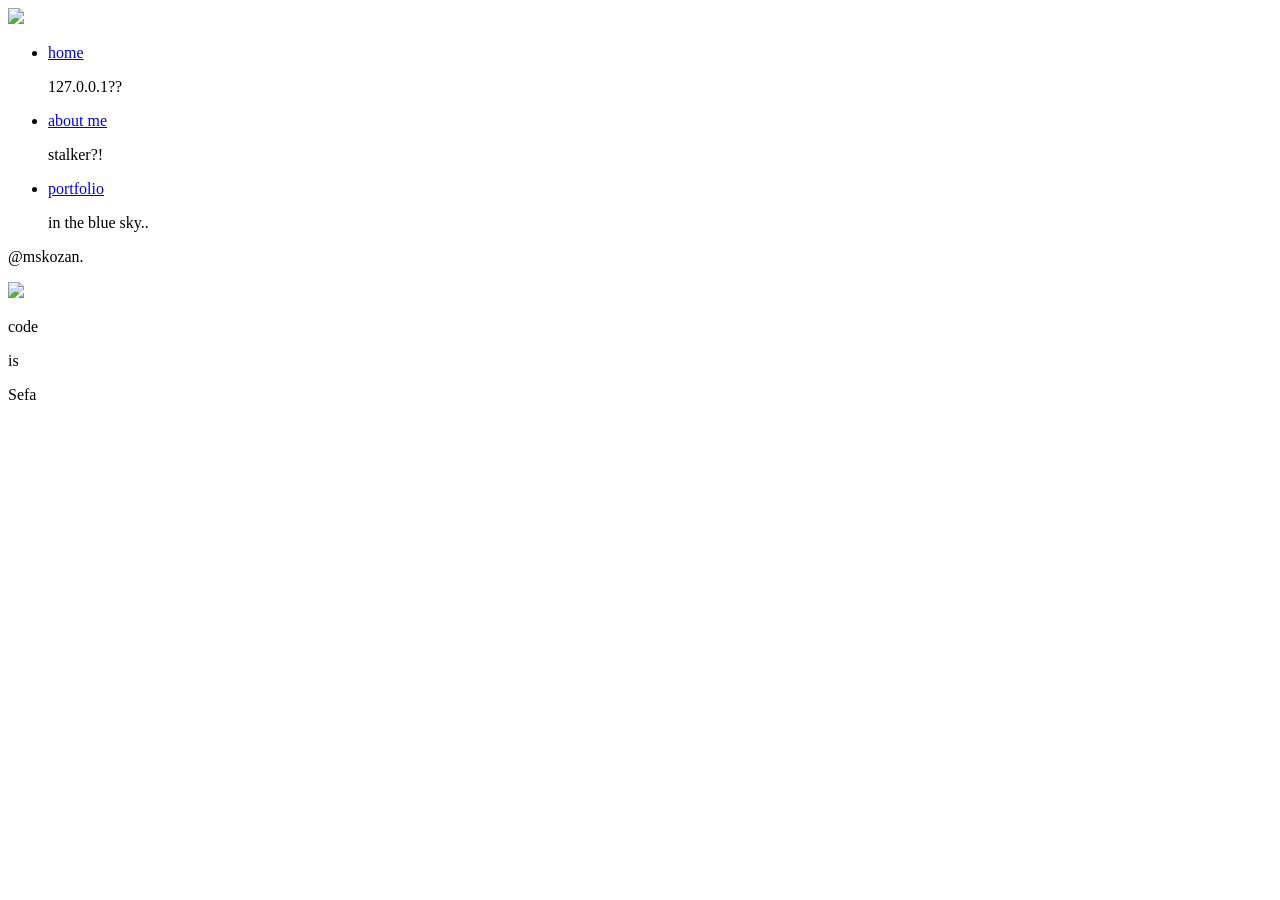
==== index.html @ b2e565fc "Update canonical link and home page URL" ====
<!DOCTYPE html>
<html>
<!--
    
          _____                    _____                    _____                    _____                    _____             _____          
         /\    \                  /\    \                  /\    \                  /\    \                  /\    \           |\    \         
        /::\    \                /::\    \                /::\    \                /::\____\                /::\    \          |:\____\        
       /::::\    \               \:::\    \              /::::\    \              /:::/    /               /::::\    \         |::|   |        
      /::::::\    \               \:::\    \            /::::::\    \            /:::/    /               /::::::\    \        |::|   |        
     /:::/\:::\    \               \:::\    \          /:::/\:::\    \          /:::/    /               /:::/\:::\    \       |::|   |        
    /:::/__\:::\    \               \:::\    \        /:::/__\:::\    \        /:::/____/               /:::/__\:::\    \      |::|   |        
   /::::\   \:::\    \              /::::\    \       \:::\   \:::\    \      /::::\    \              /::::\   \:::\    \     |::|   |        
  /::::::\   \:::\    \    ____    /::::::\    \    ___\:::\   \:::\    \    /::::::\____\________    /::::::\   \:::\    \    |::|___|______  
 /:::/\:::\   \:::\____\  /\   \  /:::/\:::\    \  /\   \:::\   \:::\    \  /:::/\:::::::::::\    \  /:::/\:::\   \:::\    \   /::::::::\    \ 
/:::/  \:::\   \:::|    |/::\   \/:::/  \:::\____\/::\   \:::\   \:::\____\/:::/  |:::::::::::\____\/:::/__\:::\   \:::\____\ /::::::::::\____\
\::/   |::::\  /:::|____|\:::\  /:::/    \::/    /\:::\   \:::\   \::/    /\::/   |::|~~~|~~~~~     \:::\   \:::\   \::/    //:::/~~~~/~~      
 \/____|:::::\/:::/    /  \:::\/:::/    / \/____/  \:::\   \:::\   \/____/  \/____|::|   |           \:::\   \:::\   \/____//:::/    /         
       |:::::::::/    /    \::::::/    /            \:::\   \:::\    \            |::|   |            \:::\   \:::\    \   /:::/    /          
       |::|\::::/    /      \::::/____/              \:::\   \:::\____\           |::|   |             \:::\   \:::\____\ /:::/    /           
       |::| \::/____/        \:::\    \               \:::\  /:::/    /           |::|   |              \:::\   \::/    / \::/    /            
       |::|  ~|               \:::\    \               \:::\/:::/    /            |::|   |               \:::\   \/____/   \/____/             
       |::|   |                \:::\    \               \::::::/    /             |::|   |                \:::\    \                           
       \::|   |                 \:::\____\               \::::/    /              \::|   |                 \:::\____\                          
        \:|   |                  \::/    /                \::/    /                \:|   |                  \::/    /                          
         \|___|                   \/____/                  \/____/                  \|___|                   \/____/                           
                                                                                                                                               

-->

<head>

    <!-- Global site tag (gtag.js) - Google Analytics -->
    <script async src="https://www.googletagmanager.com/gtag/js?id=UA-175633290-1"></script>
    <script>
        window.dataLayer = window.dataLayer || [];
        function gtag(){dataLayer.push(arguments);}
        gtag('js', new Date());

        gtag('config', 'UA-175633290-1');
    </script>

    <meta charset="utf-8" />
    <meta http-equiv="X-UA-Compatible" content="IE=edge">
    <title>Sefa Kozan - Personal Website</title>
    <meta name="viewport" content="width=device-width, initial-scale=1">
    <link rel="stylesheet" type="text/css" media="screen" href="styles.css" />
    <meta name="theme-color" content="#111111">
    <meta name="keywords" content="Sefa Kozan" />
    <meta name="description" content="Sefa Kozan, I’m a student living in Ankara/Turkey. Fan of technology, web development, and programming also interested in education.">
    <meta name="og:title" property="og:title" content="Sefa Kozan - Personal Website">
    <meta name="twitter:card" content="Sefa Kozan's Personal Website">
    <link rel="canonical" href="https://sefakozan.com.tr/">
    <link rel="mask-icon" href="https://github.githubassets.com/pinned-octocat.svg" color="#000000">
    <link rel="alternate icon" class="js-site-favicon" type="image/png" href="https://github.githubassets.com/favicons/favicon.png">
    <link rel="icon" class="js-site-favicon" type="image/svg+xml" href="https://github.githubassets.com/favicons/favicon.svg">
    <script src="https://cdn.jsdelivr.net/npm/interactjs/dist/interact.min.js"></script>
</head>

<body>

    <nav id="overlay">
        <img class="hvr-skew-backward" src="assets/cross.svg" id="close-menu-btn">
        <ul>
            <li><a id="close-menu" id="hover-id" class="hvr-float" href="https://sefakozan.com.tr">home</a>
                <p class="text-hover">127.0.0.1??</p>
                <span></span>
            </li>
            <li><a class="hvr-float" id="hover-id" href="https://about.me/sefakozan">about me</a>
                <p class="text-hover">stalker?!</p>
                <span></span>
            </li>
            <li><a class="hvr-float" id="hover-id" href="https://github.com/sefakozan">portfolio</a>
                <p class="text-hover">in the blue sky..</p>
                <span></span>
            </li>
        </ul>
    </nav>

    <div class="header">

        <p id="homepage-logo" class="draggable"><span class="reddish">@</span>mskozan<span class="blueish">.</span></p>

        <img class="draggable" id="hamburger-menu" src="assets/hamburgermenu.svg">
    </div>
    <div id="content-text-logo">
        <div class="content-text">
            <div id="title-div">
                <p id="title">
                    <p class="draggable" id="title"> <span class="reddish">co</span>de</p>
                    <p class="draggable" id="title">is</p>
                    <p class="draggable" id="title"><span id="typed3"></span> </p>
                </p>

            </div>
            <div id="name-div">
                <span class="draggable" id="name4"><span class="reddish">Se</span>fa</span>
                <span id="typed4" class="draggable"></span>
            </div>
        </div>
    </div>
    
    <link href="https://fonts.googleapis.com/css?family=Titillium+Web:400,600,600i,700" rel="stylesheet">
    <script src="https://cdn.jsdelivr.net/npm/typed.js@2.0.9"></script>
    <link href="https://fonts.googleapis.com/css?family=Montserrat:400,500" rel="stylesheet">
    <script src="scripts.js"></script>

</body>

</html>
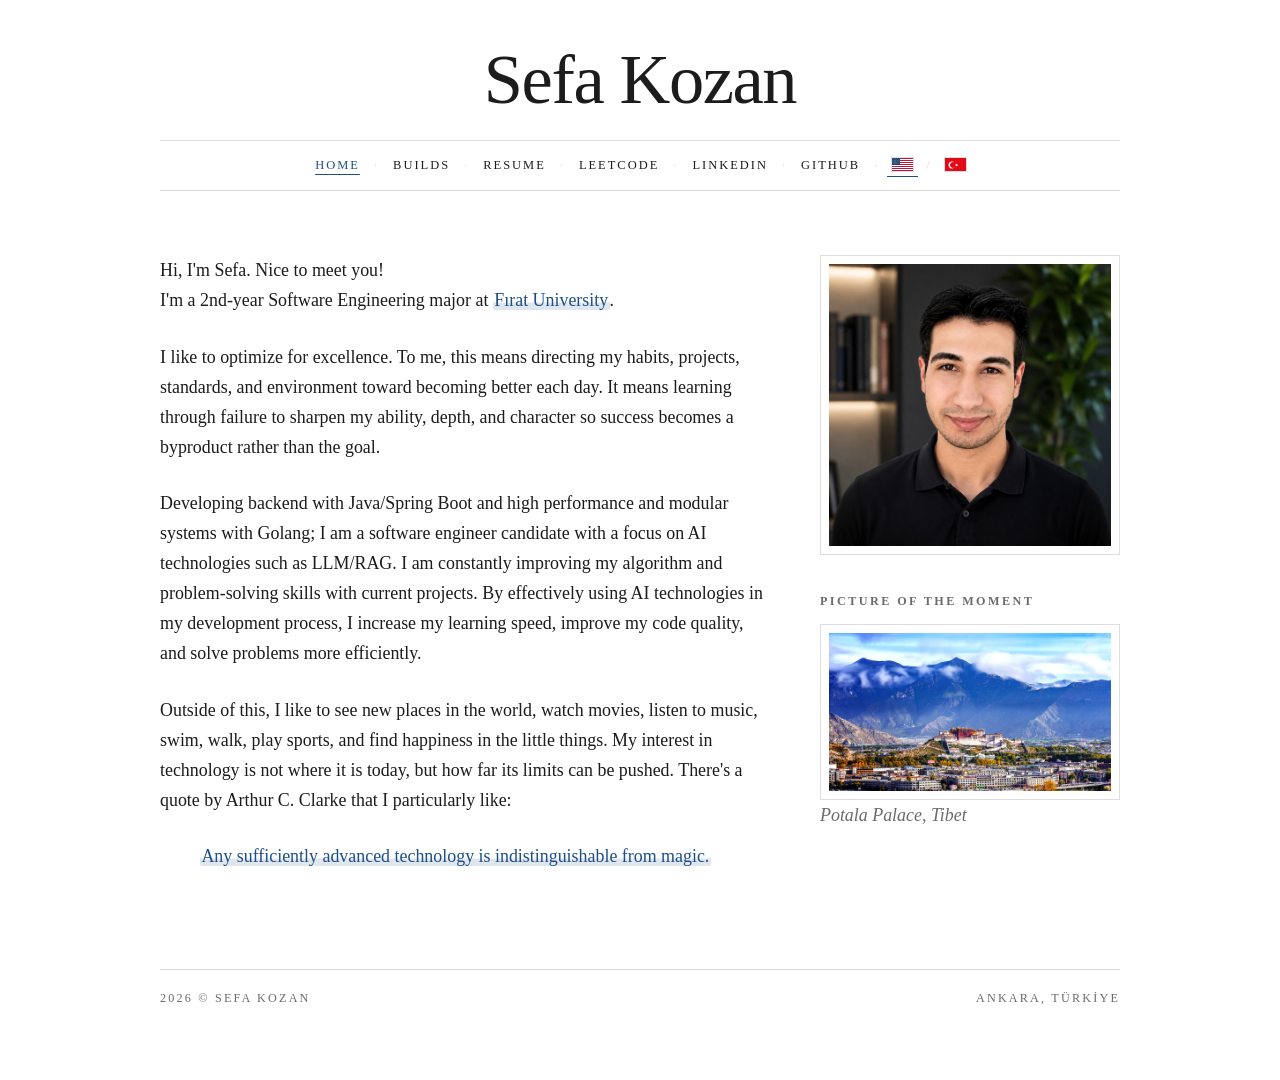
==== commit 08548d28: "feat: major website redesign" ====
--- a/index.html
+++ b/index.html
@@ -1,109 +1,277 @@
 <!DOCTYPE html>
-<html>
-<!--
-    
-          _____                    _____                    _____                    _____                    _____             _____          
-         /\    \                  /\    \                  /\    \                  /\    \                  /\    \           |\    \         
-        /::\    \                /::\    \                /::\    \                /::\____\                /::\    \          |:\____\        
-       /::::\    \               \:::\    \              /::::\    \              /:::/    /               /::::\    \         |::|   |        
-      /::::::\    \               \:::\    \            /::::::\    \            /:::/    /               /::::::\    \        |::|   |        
-     /:::/\:::\    \               \:::\    \          /:::/\:::\    \          /:::/    /               /:::/\:::\    \       |::|   |        
-    /:::/__\:::\    \               \:::\    \        /:::/__\:::\    \        /:::/____/               /:::/__\:::\    \      |::|   |        
-   /::::\   \:::\    \              /::::\    \       \:::\   \:::\    \      /::::\    \              /::::\   \:::\    \     |::|   |        
-  /::::::\   \:::\    \    ____    /::::::\    \    ___\:::\   \:::\    \    /::::::\____\________    /::::::\   \:::\    \    |::|___|______  
- /:::/\:::\   \:::\____\  /\   \  /:::/\:::\    \  /\   \:::\   \:::\    \  /:::/\:::::::::::\    \  /:::/\:::\   \:::\    \   /::::::::\    \ 
-/:::/  \:::\   \:::|    |/::\   \/:::/  \:::\____\/::\   \:::\   \:::\____\/:::/  |:::::::::::\____\/:::/__\:::\   \:::\____\ /::::::::::\____\
-\::/   |::::\  /:::|____|\:::\  /:::/    \::/    /\:::\   \:::\   \::/    /\::/   |::|~~~|~~~~~     \:::\   \:::\   \::/    //:::/~~~~/~~      
- \/____|:::::\/:::/    /  \:::\/:::/    / \/____/  \:::\   \:::\   \/____/  \/____|::|   |           \:::\   \:::\   \/____//:::/    /         
-       |:::::::::/    /    \::::::/    /            \:::\   \:::\    \            |::|   |            \:::\   \:::\    \   /:::/    /          
-       |::|\::::/    /      \::::/____/              \:::\   \:::\____\           |::|   |             \:::\   \:::\____\ /:::/    /           
-       |::| \::/____/        \:::\    \               \:::\  /:::/    /           |::|   |              \:::\   \::/    / \::/    /            
-       |::|  ~|               \:::\    \               \:::\/:::/    /            |::|   |               \:::\   \/____/   \/____/             
-       |::|   |                \:::\    \               \::::::/    /             |::|   |                \:::\    \                           
-       \::|   |                 \:::\____\               \::::/    /              \::|   |                 \:::\____\                          
-        \:|   |                  \::/    /                \::/    /                \:|   |                  \::/    /                          
-         \|___|                   \/____/                  \/____/                  \|___|                   \/____/                           
-                                                                                                                                               
-
--->
+<html lang="en">
 
 <head>
-
-    <!-- Global site tag (gtag.js) - Google Analytics -->
-    <script async src="https://www.googletagmanager.com/gtag/js?id=UA-175633290-1"></script>
-    <script>
-        window.dataLayer = window.dataLayer || [];
-        function gtag(){dataLayer.push(arguments);}
-        gtag('js', new Date());
-
-        gtag('config', 'UA-175633290-1');
-    </script>
-
-    <meta charset="utf-8" />
-    <meta http-equiv="X-UA-Compatible" content="IE=edge">
-    <title>Sefa Kozan - Personal Website</title>
-    <meta name="viewport" content="width=device-width, initial-scale=1">
-    <link rel="stylesheet" type="text/css" media="screen" href="styles.css" />
-    <meta name="theme-color" content="#111111">
-    <meta name="keywords" content="Sefa Kozan" />
-    <meta name="description" content="Sefa Kozan, I’m a student living in Ankara/Turkey. Fan of technology, web development, and programming also interested in education.">
-    <meta name="og:title" property="og:title" content="Sefa Kozan - Personal Website">
-    <meta name="twitter:card" content="Sefa Kozan's Personal Website">
-    <link rel="canonical" href="https://sefakozan.com.tr/">
-    <link rel="mask-icon" href="https://github.githubassets.com/pinned-octocat.svg" color="#000000">
-    <link rel="alternate icon" class="js-site-favicon" type="image/png" href="https://github.githubassets.com/favicons/favicon.png">
-    <link rel="icon" class="js-site-favicon" type="image/svg+xml" href="https://github.githubassets.com/favicons/favicon.svg">
-    <script src="https://cdn.jsdelivr.net/npm/interactjs/dist/interact.min.js"></script>
+	<meta charset="UTF-8" />
+	<meta name="viewport" content="width=device-width, initial-scale=1" />
+	<title>Sefa Kozan</title>
+	<link rel="icon" type="image/x-icon" href="favicon.ico" />
+	<link rel="stylesheet" href="styles.css" />
 </head>
 
 <body>
-
-    <nav id="overlay">
-        <img class="hvr-skew-backward" src="assets/cross.svg" id="close-menu-btn">
-        <ul>
-            <li><a id="close-menu" id="hover-id" class="hvr-float" href="https://sefakozan.com.tr">home</a>
-                <p class="text-hover">127.0.0.1??</p>
-                <span></span>
-            </li>
-            <li><a class="hvr-float" id="hover-id" href="https://about.me/sefakozan">about me</a>
-                <p class="text-hover">stalker?!</p>
-                <span></span>
-            </li>
-            <li><a class="hvr-float" id="hover-id" href="https://github.com/sefakozan">portfolio</a>
-                <p class="text-hover">in the blue sky..</p>
-                <span></span>
-            </li>
-        </ul>
-    </nav>
-
-    <div class="header">
-
-        <p id="homepage-logo" class="draggable"><span class="reddish">@</span>mskozan<span class="blueish">.</span></p>
-
-        <img class="draggable" id="hamburger-menu" src="assets/hamburgermenu.svg">
-    </div>
-    <div id="content-text-logo">
-        <div class="content-text">
-            <div id="title-div">
-                <p id="title">
-                    <p class="draggable" id="title"> <span class="reddish">co</span>de</p>
-                    <p class="draggable" id="title">is</p>
-                    <p class="draggable" id="title"><span id="typed3"></span> </p>
-                </p>
-
-            </div>
-            <div id="name-div">
-                <span class="draggable" id="name4"><span class="reddish">Se</span>fa</span>
-                <span id="typed4" class="draggable"></span>
-            </div>
-        </div>
-    </div>
-    
-    <link href="https://fonts.googleapis.com/css?family=Titillium+Web:400,600,600i,700" rel="stylesheet">
-    <script src="https://cdn.jsdelivr.net/npm/typed.js@2.0.9"></script>
-    <link href="https://fonts.googleapis.com/css?family=Montserrat:400,500" rel="stylesheet">
-    <script src="scripts.js"></script>
-
+	<div class="page body-copy">
+		<header class="masthead">
+			<h1 class="masthead-title">Sefa Kozan</h1>
+			<nav class="masthead-nav" aria-label="Primary">
+				<a class="nav-primary active" href="/">Home</a>
+				<span class="nav-dot" aria-hidden="true">&middot;</span>
+
+				<a class="nav-primary" href="/building/">Builds</a>
+				<span class="nav-dot" aria-hidden="true">&middot;</span>
+
+				<a href="SefaKozan-CV-TR.pdf" target="_blank" rel="noreferrer">Resume</a>
+				<span class="nav-dot" aria-hidden="true">&middot;</span>
+
+				<a href="https://leetcode.com/u/Kozan-/" target="_blank" rel="noreferrer">LeetCode</a>
+				<span class="nav-dot" aria-hidden="true">&middot;</span>
+
+				<a href="https://www.linkedin.com/in/sefakozan" target="_blank" rel="noreferrer">LINKEDIN</a>
+				<span class="nav-dot" aria-hidden="true">&middot;</span>
+
+				<a href="https://github.com/sefakozan" target="_blank" rel="noreferrer">GITHUB</a>
+				<span class="nav-dot" aria-hidden="true">&middot;</span>
+
+				<a class="nav-lang active" href="/" aria-label="Current language: English">
+					<img src="res/us.svg" alt="" aria-hidden="true" class="language-flag">
+				</a>
+
+				<span class="nav-dot" aria-hidden="true">/</span>
+
+				<a class="nav-lang" href="/tr/" aria-label="Switch to Turkish">
+					<img src="res/tr.svg" alt="" aria-hidden="true" class="language-flag">
+				</a>
+			</nav>
+		</header>
+
+		<main>
+			<section class="intro-grid">
+				<div class="intro-copy">
+					<p>Hi, I'm Sefa. Nice to meet you! <br>I'm a 2nd-year Software Engineering major at <a
+							class="accent-link">Fırat University</a>.</p>
+
+					<p>I like to optimize for excellence. To me, this means directing my habits, projects, standards,
+						and environment toward becoming better each day. It means learning through failure to sharpen my
+						ability, depth, and character so success becomes a byproduct rather than the goal.</p>
+
+					<p>Developing backend with Java/Spring Boot and high performance and modular systems with Golang; I
+						am a software engineer candidate with a focus on AI technologies such as LLM/RAG.
+						I am constantly improving my algorithm and problem-solving skills with current projects. By
+						effectively using AI technologies in my development process, I increase my learning speed,
+						improve my code quality, and solve problems more efficiently.
+					</p>
+
+					<p>Outside of this, I like to see new places in the world, watch movies, listen to music, swim,
+						walk, play sports, and find happiness in the little things.
+						My interest in technology is not where it is today, but how far its limits can be pushed.
+						There's a quote by Arthur C. Clarke that I particularly like:
+					</p>
+
+					<blockquote class="highlight-quote">
+						<p><a class="accent-link">Any sufficiently advanced technology is indistinguishable from
+								magic.</a></p>
+					</blockquote>
+				</div>
+
+				<aside class="side-col">
+					<figure class="snapshot portrait-figure">
+						<img src="res/sefakozan-portrait.jpg" alt="Sefa Kozan portrait" />
+					</figure>
+
+					<div class="potd">
+						<h2 class="section-label">Picture of the moment</h2>
+						<figure class="snapshot">
+							<button type="button" class="potd-button" id="potd-button" aria-label="Expand picture">
+								<img id="potd-img" src="res/photos/eiffel-tower.jpg" alt="Eiffel Tower, Paris" />
+							</button>
+						</figure>
+						<p class="potd-note" id="potd-note"><span id="potd-location">Eiffel Tower, Paris</span></p>
+					</div>
+				</aside>
+			</section>
+
+			<footer class="page-footer">
+				<span>2026 &copy; Sefa Kozan</span>
+				<span>Ankara, TÜRKİYE</span>
+			</footer>
+		</main>
+	</div>
+
+	<dialog class="lightbox" id="lightbox" aria-label="Expanded picture of the day">
+		<img id="lightbox-img" src="" alt="" />
+		<button type="button" class="lightbox-button lightbox-close" id="lightbox-close"
+			aria-label="Close">&times;</button>
+	</dialog>
+
+	<script>
+		(function () {
+			var photos = [
+				{ f: "eiffel-tower.jpg", n: "Eiffel Tower, Paris" },
+				{ f: "colosseum.jpg", n: "Colosseum, Rome" },
+				{ f: "taj-mahal.jpg", n: "Taj Mahal, Agra" },
+				{ f: "great-wall-of-china.jpg", n: "Great Wall of China" },
+				{ f: "machu-picchu.jpg", n: "Machu Picchu, Peru" },
+				{ f: "pyramids-of-giza.jpg", n: "Pyramids of Giza, Egypt" },
+				{ f: "statue-of-liberty.jpg", n: "Statue of Liberty, New York" },
+				{ f: "christ-the-redeemer.jpg", n: "Christ the Redeemer, Rio de Janeiro" },
+				{ f: "sydney-opera-house.jpg", n: "Sydney Opera House, Australia" },
+				{ f: "petra.jpg", n: "Petra, Jordan" },
+				{ f: "acropolis-of-athens.jpg", n: "Acropolis, Athens" },
+				{ f: "stonehenge.jpg", n: "Stonehenge, England" },
+				{ f: "big-ben.jpg", n: "Big Ben, London" },
+				{ f: "mount-fuji.jpg", n: "Mount Fuji, Japan" },
+				{ f: "burj-khalifa.jpg", n: "Burj Khalifa, Dubai" },
+				{ f: "sagrada-familia.jpg", n: "Sagrada Família, Barcelona" },
+				{ f: "leaning-tower-of-pisa.jpg", n: "Leaning Tower of Pisa, Italy" },
+				{ f: "chichen-itza.jpg", n: "Chichen Itza, Mexico" },
+				{ f: "angkor-wat.jpg", n: "Angkor Wat, Cambodia" },
+				{ f: "saint-basils-cathedral.jpg", n: "Saint Basil's Cathedral, Moscow" },
+				{ f: "golden-gate-bridge.jpg", n: "Golden Gate Bridge, San Francisco" },
+				{ f: "grand-canyon.jpg", n: "Grand Canyon, Arizona" },
+				{ f: "mount-everest.jpg", n: "Mount Everest, Himalayas" },
+				{ f: "niagara-falls.jpg", n: "Niagara Falls, Canada/USA" },
+				{ f: "venice-canals.jpg", n: "Grand Canal, Venice" },
+				{ f: "hagia-sophia.jpg", n: "Hagia Sophia, Istanbul" },
+				{ f: "cappadocia.jpg", n: "Cappadocia, Türkiye" },
+				{ f: "pamukkale.jpg", n: "Pamukkale Travertines, Türkiye" },
+				{ f: "ephesus.jpg", n: "Ephesus Ancient City, Türkiye" },
+				{ f: "mount-rushmore.jpg", n: "Mount Rushmore, South Dakota" },
+				{ f: "victoria-falls.jpg", n: "Victoria Falls, Zambia/Zimbabwe" },
+				{ f: "iguazu-falls.jpg", n: "Iguazu Falls, Argentina/Brazil" },
+				{ f: "borobudur.jpg", n: "Borobudur Temple, Indonesia" },
+				{ f: "alhambra.jpg", n: "Alhambra Palace, Granada" },
+				{ f: "neuschwanstein-castle.jpg", n: "Neuschwanstein Castle, Germany" },
+				{ f: "louvre-museum.jpg", n: "Louvre Museum, Paris" },
+				{ f: "tower-bridge.jpg", n: "Tower Bridge, London" },
+				{ f: "notre-dame-paris.jpg", n: "Notre-Dame Cathedral, Paris" },
+				{ f: "mont-saint-michel.jpg", n: "Mont-Saint-Michel, France" },
+				{ f: "banff-national-park.jpg", n: "Banff National Park, Canada" },
+				{ f: "santorini.jpg", n: "Santorini Island, Greece" },
+				{ f: "mount-kilimanjaro.jpg", n: "Mount Kilimanjaro, Tanzania" },
+				{ f: "table-mountain.jpg", n: "Table Mountain, Cape Town" },
+				{ f: "milford-sound.jpg", n: "Milford Sound, New Zealand" },
+				{ f: "forbidden-city.jpg", n: "Forbidden City, Beijing" },
+				{ f: "terracotta-army.jpg", n: "Terracotta Army, Xi'an" },
+				{ f: "fushimi-inari-taisha.jpg", n: "Fushimi Inari Shrine, Kyoto" },
+				{ f: "kinkaku-ji.jpg", n: "Golden Pavilion (Kinkaku-ji), Kyoto" },
+				{ f: "marina-bay-sands.jpg", n: "Marina Bay Sands, Singapore" },
+				{ f: "ha-long-bay.jpg", n: "Ha Long Bay, Vietnam" },
+				{ f: "lake-bled.jpg", n: "Lake Bled, Slovenia" },
+				{ f: "plitvice-lakes.jpg", n: "Plitvice Lakes, Croatia" },
+				{ f: "meteora.jpg", n: "Meteora Monasteries, Greece" },
+				{ f: "matterhorn.jpg", n: "Matterhorn, Switzerland" },
+				{ f: "hallstatt.jpg", n: "Hallstatt Village, Austria" },
+				{ f: "brandenburg-gate.jpg", n: "Brandenburg Gate, Berlin" },
+				{ f: "palace-of-versailles.jpg", n: "Palace of Versailles, France" },
+				{ f: "brooklyn-bridge.jpg", n: "Brooklyn Bridge, New York" },
+				{ f: "empire-state-building.jpg", n: "Empire State Building, New York" },
+				{ f: "yellowstone.jpg", n: "Yellowstone Park, USA" },
+				{ f: "yosemite-valley.jpg", n: "Yosemite Valley, California" },
+				{ f: "monument-valley.jpg", n: "Monument Valley, Arizona/Utah" },
+				{ f: "antelope-canyon.jpg", n: "Antelope Canyon, Arizona" },
+				{ f: "salar-de-uyuni.jpg", n: "Salar de Uyuni, Bolivia" },
+				{ f: "torres-del-paine.jpg", n: "Torres del Paine, Chile" },
+				{ f: "easter-island-moai.jpg", n: "Easter Island Moai, Chile" },
+				{ f: "perito-moreno-glacier.jpg", n: "Perito Moreno Glacier, Argentina" },
+				{ f: "galapagos-islands.jpg", n: "Galápagos Islands, Ecuador" },
+				{ f: "moraine-lake.jpg", n: "Moraine Lake, Canada" },
+				{ f: "mount-cook.jpg", n: "Mount Cook, New Zealand" },
+				{ f: "great-barrier-reef.jpg", n: "Great Barrier Reef, Australia" },
+				{ f: "uluru.jpg", n: "Uluru (Ayers Rock), Australia" },
+				{ f: "twelve-apostles.jpg", n: "Twelve Apostles, Australia" },
+				{ f: "sigiriya.jpg", n: "Sigiriya Rock Fortress, Sri Lanka" },
+				{ f: "bagan.jpg", n: "Bagan Temples, Myanmar" },
+				{ f: "shwedagon-pagoda.jpg", n: "Shwedagon Pagoda, Myanmar" },
+				{ f: "wat-arun.jpg", n: "Wat Arun Temple, Bangkok" },
+				{ f: "tiger-nest-monastery.jpg", n: "Paro Taktsang (Tiger's Nest), Bhutan" },
+				{ f: "potala-palace.jpg", n: "Potala Palace, Tibet" },
+				{ f: "blue-mosque-istanbul.jpg", n: "Blue Mosque, Istanbul" },
+				{ f: "sumela-monastery.jpg", n: "Sumela Monastery, Trabzon" },
+				{ f: "mount-nemrut.jpg", n: "Mount Nemrut, Türkiye" },
+				{ f: "mount-ararat.jpg", n: "Mount Ararat, Türkiye" },
+				{ f: "maidens-tower-istanbul.jpg", n: "Maiden's Tower, Istanbul" },
+				{ f: "abu-simbel.jpg", n: "Abu Simbel Temples, Egypt" },
+				{ f: "karnak-temple.jpg", n: "Karnak Temple, Luxor" },
+				{ f: "sahara-desert.jpg", n: "Sahara Desert, North Africa" },
+				{ f: "chefchaouen.jpg", n: "Chefchaouen (Blue City), Morocco" },
+				{ f: "marrakech.jpg", n: "Marrakesh Medina, Morocco" },
+				{ f: "lalibela.jpg", n: "Rock-Hewn Churches, Lalibela" },
+				{ f: "avenue-of-the-baobabs.jpg", n: "Avenue of the Baobabs, Madagascar" },
+				{ f: "deadvlei.jpg", n: "Deadvlei Clay Pan, Namibia" },
+				{ f: "serengeti.jpg", n: "Serengeti National Park, Tanzania" },
+				{ f: "tsingy-de-bemaraha.jpg", n: "Tsingy de Bemaraha, Madagascar" },
+				{ f: "mont-blanc.jpg", n: "Mont Blanc, Alps" },
+				{ f: "cliffs-of-moher.jpg", n: "Cliffs of Moher, Ireland" },
+				{ f: "giants-causeway.jpg", n: "Giant's Causeway, Northern Ireland" },
+				{ f: "geirangerfjord.jpg", n: "Geirangerfjord, Norway" },
+				{ f: "vatican-st-peters.jpg", n: "St. Peter's Basilica, Vatican City" }
+			];
+			var image = document.getElementById("potd-img");
+			var locationSpan = document.getElementById("potd-location");
+			if (!image) return;
+
+			var isReload = false;
+			if (window.performance && window.performance.getEntriesByType) {
+				var navEntries = window.performance.getEntriesByType("navigation");
+				if (navEntries.length > 0 && navEntries[0].type === "reload") {
+					isReload = true;
+				}
+			}
+			if (!isReload && window.performance && window.performance.navigation) {
+				if (window.performance.navigation.type === 1) {
+					isReload = true;
+				}
+			}
+
+			var selectedIndex;
+			var savedIndex = sessionStorage.getItem("selectedPhotoIndex");
+
+			if (isReload || savedIndex === null) {
+				selectedIndex = Math.floor(Math.random() * photos.length);
+				sessionStorage.setItem("selectedPhotoIndex", selectedIndex);
+			} else {
+				selectedIndex = parseInt(savedIndex, 10);
+				if (isNaN(selectedIndex) || selectedIndex < 0 || selectedIndex >= photos.length) {
+					selectedIndex = Math.floor(Math.random() * photos.length);
+					sessionStorage.setItem("selectedPhotoIndex", selectedIndex);
+				}
+			}
+
+			var selected = photos[selectedIndex];
+
+			image.src = "res/photos/" + selected.f;
+			image.alt = selected.n;
+			if (locationSpan) {
+				locationSpan.textContent = selected.n;
+			}
+
+			// Click the picture to expand it, uncropped, in a lightbox.
+			var dialog = document.getElementById("lightbox");
+			var button = document.getElementById("potd-button");
+			if (dialog && button && typeof dialog.showModal === "function") {
+				var expanded = document.getElementById("lightbox-img");
+
+				button.addEventListener("click", function () {
+					expanded.src = image.src;
+					expanded.alt = image.alt;
+					dialog.showModal();
+				});
+
+				document
+					.getElementById("lightbox-close")
+					.addEventListener("click", function () {
+						dialog.close();
+					});
+
+				dialog.addEventListener("click", function (event) {
+					if (event.target === dialog) {
+						dialog.close();
+					}
+				});
+			}
+		})();
+	</script>
+	<script src="nav.js"></script>
 </body>
 
-</html>
+</html>
--- a/styles.css
+++ b/styles.css
@@ -0,0 +1,722 @@
+:root {
+	--paper: #ffffff;
+	--ink: #1c1c1c;
+	--muted: #6b6b6b;
+	--rule: #dedede;
+	--navy: #1d4f86;
+	--navy-soft: rgba(29, 79, 134, 0.14);
+}
+
+* {
+	box-sizing: border-box;
+}
+
+html {
+	scroll-behavior: smooth;
+}
+
+body {
+	margin: 0;
+	padding: 44px clamp(20px, 5vw, 56px) 72px;
+	background: var(--paper);
+	color: var(--ink);
+	font-family: "Iowan Old Style", "Palatino Linotype", "Book Antiqua", Georgia,
+		serif;
+	font-variant-numeric: oldstyle-nums;
+	line-height: 1.68;
+	font-variant-numeric: lining-nums tabular-nums;
+    font-feature-settings: "lnum" 1, "tnum" 1;
+}
+
+a {
+	color: inherit;
+	text-decoration-thickness: 1px;
+	text-underline-offset: 0.16em;
+}
+
+a:focus-visible {
+	outline: 2px solid var(--navy);
+	outline-offset: 3px;
+	border-radius: 1px;
+}
+
+img {
+	max-width: 100%;
+}
+
+::selection {
+	background: var(--navy-soft);
+}
+
+.page {
+	max-width: 960px;
+	margin: 0 auto;
+}
+
+/* ---------- masthead ---------- */
+
+.masthead {
+	text-align: center;
+	margin-bottom: clamp(40px, 6vw, 64px);
+}
+
+.masthead .masthead-title {
+	margin: 0;
+	font-size: clamp(2.5rem, 7vw, 4.4rem);
+	font-weight: 500;
+	line-height: 1;
+	letter-spacing: -0.02em;
+}
+
+.masthead-title a {
+	text-decoration: none;
+}
+
+.masthead-nav {
+	margin-top: 26px;
+	padding: 12px 0;
+	border-top: 1px solid var(--rule);
+	border-bottom: 1px solid var(--rule);
+	display: flex;
+	flex-wrap: wrap;
+	justify-content: center;
+	align-items: center;
+	column-gap: 8px;
+	row-gap: 6px;
+	font-size: 0.78rem;
+	letter-spacing: 0.16em;
+	text-transform: uppercase;
+}
+
+.masthead-nav a {
+	text-decoration: none;
+	padding: 2px 6px;
+}
+
+.masthead-nav a:hover {
+	color: var(--navy);
+}
+
+.masthead-nav a.active {
+	color: var(--navy);
+	text-decoration: underline;
+	text-underline-offset: 0.4em;
+}
+
+.masthead-nav a.nav-lang {
+	display: inline-flex;
+	align-items: center;
+	padding: 2px 4px 4px;
+	text-decoration: none;
+}
+
+.masthead-nav a.nav-lang img {
+	display: block;
+	width: 18px;
+	height: 12px;
+	object-fit: cover;
+	border: 1px solid var(--rule);
+}
+
+.masthead-nav a.nav-lang.active {
+	text-decoration: none;
+	border-bottom: 1px solid var(--navy);
+}
+
+.language-flag {
+    width: 23px !important;
+    height: 15px !important;
+    object-fit: cover;
+    display: block;
+}
+
+.nav-dot {
+	color: var(--rule);
+	user-select: none;
+}
+
+.masthead-nav .webring {
+	display: inline-flex;
+	align-items: center;
+	gap: 5px;
+}
+
+.masthead-nav .webring a {
+	display: inline-flex;
+	align-items: center;
+	padding: 0 2px;
+	font-size: 1.1rem;
+	line-height: 1;
+	letter-spacing: 0;
+	text-decoration: none;
+}
+
+.masthead-nav .webring img {
+	display: block;
+	width: 19px;
+	height: 19px;
+}
+
+/* hamburger — only ever shown at mobile widths (see media query below) */
+.nav-toggle {
+	display: none;
+	align-items: center;
+	padding: 4px 6px;
+	border: 0;
+	background: none;
+	color: inherit;
+	cursor: pointer;
+}
+
+.nav-toggle:focus-visible {
+	outline: 2px solid var(--navy);
+	outline-offset: 2px;
+}
+
+.nav-toggle-bars {
+	display: block;
+	width: 24px;
+}
+
+.nav-toggle-bars span {
+	display: block;
+	height: 1.5px;
+	background: currentColor;
+	transition: transform 180ms ease, opacity 140ms ease;
+}
+
+.nav-toggle-bars span + span {
+	margin-top: 6px;
+}
+
+/* ---------- shared type ---------- */
+
+.body-copy p,
+.body-copy li,
+.body-copy summary,
+.body-copy dd {
+	font-size: 1.12rem;
+}
+
+.body-copy p {
+	margin: 0 0 26px;
+}
+
+.section-label {
+	margin: 0 0 26px;
+	font-size: 0.76rem;
+	letter-spacing: 0.2em;
+	text-transform: uppercase;
+	color: var(--muted);
+}
+
+.page-title {
+	margin: 0 0 10px;
+	font-size: clamp(1.7rem, 3.4vw, 2.3rem);
+	font-weight: 500;
+	line-height: 1.1;
+	letter-spacing: -0.01em;
+}
+
+.lead {
+	color: var(--muted);
+	font-style: italic;
+	margin: 0 0 40px;
+	font-variant-numeric: lining-nums;
+    font-feature-settings: "lnum" 1, "tnum" 1;
+}
+
+.accent-link,
+.accent-text {
+	color: var(--navy);
+	box-shadow: inset 0 -0.42em 0 var(--navy-soft);
+	border-radius: 0.14em;
+	padding: 0 0.08em;
+}
+
+.accent-link {
+	text-decoration-color: rgba(29, 79, 134, 0.3);
+	transition: color 140ms ease, box-shadow 140ms ease;
+}
+
+.accent-link:visited {
+	color: var(--navy);
+}
+
+.accent-link:hover,
+.accent-link:focus-visible {
+	color: #163d67;
+	box-shadow: inset 0 -0.6em 0 rgba(29, 79, 134, 0.24);
+}
+
+/* ---------- home ---------- */
+
+.intro-grid {
+	display: grid;
+	grid-template-columns: minmax(0, 1fr) 300px;
+	gap: 48px;
+	align-items: start;
+}
+
+.snapshot {
+	margin: 0;
+	background: #ffffff;
+	border: 1px solid var(--rule);
+	padding: 8px;
+}
+
+.snapshot img {
+	display: block;
+	width: 100%;
+	object-fit: cover;
+}
+
+.snapshot figcaption {
+	margin-top: 10px;
+	font-size: 0.92rem;
+	font-style: italic;
+	text-align: center;
+	color: var(--muted);
+}
+
+.side-col {
+	position: sticky;
+	top: 32px;
+	display: flex;
+	flex-direction: column;
+	gap: 36px;
+}
+
+.portrait-figure img {
+	aspect-ratio: 1 / 1;
+	object-position: center 18%;
+}
+
+.potd .section-label {
+	margin-bottom: 12px;
+}
+
+.potd a {
+	display: block;
+}
+
+/* click-to-expand trigger for the picture of the day */
+.potd-button {
+	display: block;
+	width: 100%;
+	margin: 0;
+	padding: 0;
+	border: 0;
+	background: none;
+	font: inherit;
+	cursor: zoom-in;
+}
+
+.potd-button:focus-visible {
+	outline: 2px solid var(--navy);
+	outline-offset: 3px;
+}
+
+/* show the whole photo, uncropped, at its natural proportions */
+.potd img {
+	aspect-ratio: auto;
+	object-fit: contain;
+}
+
+.potd-note {
+	margin: 8px 0 0;
+	font-size: 0.92rem;
+	font-style: italic;
+	color: var(--muted);
+}
+
+.potd-note a {
+	display: inline;
+}
+
+/* the long-run manifesto */
+.manifesto {
+	list-style: none;
+	padding: 0;
+	margin: 14px 0 0;
+}
+
+.manifesto li {
+	padding: 9px 0;
+	border-bottom: 1px solid var(--rule);
+}
+
+.manifesto li:first-child {
+	border-top: 1px solid var(--rule);
+}
+
+/* ---------- photo album ---------- */
+
+.photo-grid {
+	columns: 3;
+	column-gap: 24px;
+}
+
+.photo-grid button {
+	margin: 0 0 24px;
+	padding: 8px;
+	display: block;
+	width: 100%;
+	break-inside: avoid;
+	background: #ffffff;
+	border: 1px solid var(--rule);
+	cursor: zoom-in;
+	font: inherit;
+}
+
+.photo-grid button:focus-visible {
+	outline: 2px solid var(--navy);
+	outline-offset: 3px;
+}
+
+.photo-grid img {
+	display: block;
+	width: 100%;
+	height: auto;
+}
+
+.lightbox {
+	max-width: none;
+	max-height: none;
+	width: 100vw;
+	height: 100vh;
+	margin: 0;
+	padding: 24px;
+	border: 0;
+	background: transparent;
+	display: none;
+	align-items: center;
+	justify-content: center;
+}
+
+.lightbox[open] {
+	display: flex;
+}
+
+.lightbox::backdrop {
+	background: rgba(255, 255, 255, 0.96);
+}
+
+.lightbox img {
+	max-width: min(92vw, 1400px);
+	max-height: 86vh;
+	display: block;
+	border: 1px solid var(--rule);
+	background: #ffffff;
+	padding: 8px;
+}
+
+.lightbox-button {
+	position: fixed;
+	border: 0;
+	background: none;
+	color: var(--ink);
+	font-family: inherit;
+	font-size: 2rem;
+	line-height: 1;
+	padding: 12px 16px;
+	cursor: pointer;
+}
+
+.lightbox-button:hover {
+	color: var(--navy);
+}
+
+.lightbox-button:focus-visible {
+	outline: 2px solid var(--navy);
+	outline-offset: 2px;
+}
+
+.lightbox-close {
+	top: 14px;
+	right: 14px;
+}
+
+.lightbox-prev {
+	left: 10px;
+	top: 50%;
+	transform: translateY(-50%);
+}
+
+.lightbox-next {
+	right: 10px;
+	top: 50%;
+	transform: translateY(-50%);
+}
+
+/* ---------- builds ledger ---------- */
+
+.ledger {
+	list-style: none;
+	counter-reset: build;
+	padding: 0;
+	margin: 0;
+}
+
+.ledger li {
+	counter-increment: build;
+	display: grid;
+	grid-template-columns: 44px minmax(0, 1fr);
+	gap: 20px;
+	padding: 30px 0;
+	border-bottom: 1px solid var(--rule);
+}
+
+.ledger li:first-child {
+	padding-top: 6px;
+}
+
+.ledger li:last-child {
+	border-bottom: 0;
+}
+
+.ledger-index {
+	color: var(--muted);
+	padding-top: 5px;
+	font-size: 0.98rem;
+}
+
+.ledger-index::before {
+	content: counter(build, decimal-leading-zero);
+}
+
+.build-title {
+	margin: 0 0 8px;
+	font-size: 1.42rem;
+	font-weight: 500;
+	line-height: 1.15;
+}
+
+.build-description {
+	margin: 0 0 12px;
+	color: var(--muted);
+}
+
+.inline-links {
+	display: flex;
+	flex-wrap: wrap;
+	align-items: center;
+	gap: 14px;
+	font-size: 0.78rem;
+	letter-spacing: 0.14em;
+	text-transform: uppercase;
+}
+
+.inline-links a {
+	color: var(--navy);
+	text-decoration-color: rgba(29, 79, 134, 0.3);
+}
+
+.inline-links span {
+	color: var(--rule);
+}
+
+/* ---------- empty page ---------- */
+
+.empty-note {
+	margin: 80px auto;
+	text-align: center;
+	font-style: italic;
+	color: var(--muted);
+}
+
+/* ---------- footer ---------- */
+
+.page-footer {
+	margin-top: 72px;
+	padding-top: 18px;
+	border-top: 1px solid var(--rule);
+	display: flex;
+	justify-content: space-between;
+	flex-wrap: wrap;
+	gap: 8px;
+	font-size: 0.76rem;
+	letter-spacing: 0.18em;
+	text-transform: uppercase;
+	color: var(--muted);
+}
+
+/* ---------- responsive ---------- */
+
+@media (max-width: 860px) {
+	.intro-grid {
+		grid-template-columns: 1fr;
+		gap: 40px;
+	}
+
+	.intro-grid > .side-col {
+		order: -1;
+		position: static;
+		justify-self: center;
+		width: min(100%, 320px);
+	}
+
+	.ledger li {
+		grid-template-columns: 1fr;
+		gap: 8px;
+	}
+
+	.photo-grid {
+		columns: 2;
+	}
+}
+
+/* ---------- mobile nav ---------- */
+
+/* the full-screen menu only ever exists at mobile widths */
+.nav-overlay {
+	display: none;
+}
+
+@media (max-width: 640px) {
+	.has-js .nav-toggle {
+		display: inline-flex;
+	}
+
+	/* inline row keeps only Home / Builds / Photos plus the hamburger */
+	.has-js .masthead-nav > *:not(.nav-primary):not(.nav-lang):not(.nav-toggle) {
+		display: none;
+	}
+
+	.has-js .masthead-nav {
+		column-gap: 20px;
+	}
+
+	.has-js .nav-toggle-bars {
+		width: 20px;
+	}
+
+	.has-js .nav-toggle-bars span + span {
+		margin-top: 5px;
+	}
+
+	.has-js .nav-overlay {
+		position: fixed;
+		inset: 0;
+		z-index: 50;
+		display: flex;
+		align-items: center;
+		justify-content: center;
+		padding: 72px 24px 40px;
+		overflow-y: auto;
+		background: var(--paper);
+		opacity: 0;
+		visibility: hidden;
+		transition: opacity 180ms ease, visibility 180ms;
+	}
+
+	body.nav-open .nav-overlay {
+		opacity: 1;
+		visibility: visible;
+	}
+
+	.has-js body.nav-open {
+		overflow: hidden;
+	}
+
+	.nav-menu {
+		display: flex;
+		flex-direction: column;
+		align-items: center;
+		gap: 26px;
+		border: 0;
+		padding: 0;
+		margin: 0;
+		font-size: 0.95rem;
+		letter-spacing: 0.16em;
+		text-transform: uppercase;
+	}
+
+	.nav-menu a {
+		padding: 4px 8px;
+		text-decoration: none;
+	}
+
+	.nav-menu a.nav-lang {
+		display: inline-flex;
+		align-items: center;
+		padding: 4px 6px 6px;
+	}
+
+	.nav-menu a.nav-lang img {
+		display: block;
+		width: 20px;
+		height: 14px;
+		object-fit: cover;
+		border: 1px solid var(--rule);
+	}
+
+	.nav-menu a.nav-lang.active {
+		border-bottom: 1px solid var(--navy);
+	}
+
+	.nav-menu a.active {
+		color: var(--navy);
+		text-decoration: underline;
+		text-underline-offset: 0.4em;
+	}
+
+	.nav-menu .webring {
+		display: inline-flex;
+		align-items: center;
+		gap: 10px;
+	}
+
+	.nav-menu .webring a {
+		font-size: 1.35rem;
+		line-height: 1;
+		letter-spacing: 0;
+	}
+
+	.nav-menu .webring img {
+		display: block;
+		width: 22px;
+		height: 22px;
+	}
+
+	/* keep the close control above the open menu, morphed into an X */
+	body.nav-open .nav-toggle {
+		position: fixed;
+		top: 18px;
+		right: clamp(12px, 4vw, 28px);
+		z-index: 60;
+	}
+
+	body.nav-open .nav-toggle-bars span:first-child {
+		transform: translateY(6.5px) rotate(45deg);
+	}
+
+	body.nav-open .nav-toggle-bars span:nth-child(2) {
+		opacity: 0;
+	}
+
+	body.nav-open .nav-toggle-bars span:last-child {
+		transform: translateY(-6.5px) rotate(-45deg);
+	}
+}
+
+@media (max-width: 480px) {
+	.accordion-content {
+		padding-left: 0;
+	}
+
+	.photo-grid {
+		columns: 1;
+	}
+}
+
+@media (prefers-reduced-motion: reduce) {
+	html {
+		scroll-behavior: auto;
+	}
+
+	.nav-overlay,
+	.nav-toggle-bars span {
+		transition: none;
+	}
+}
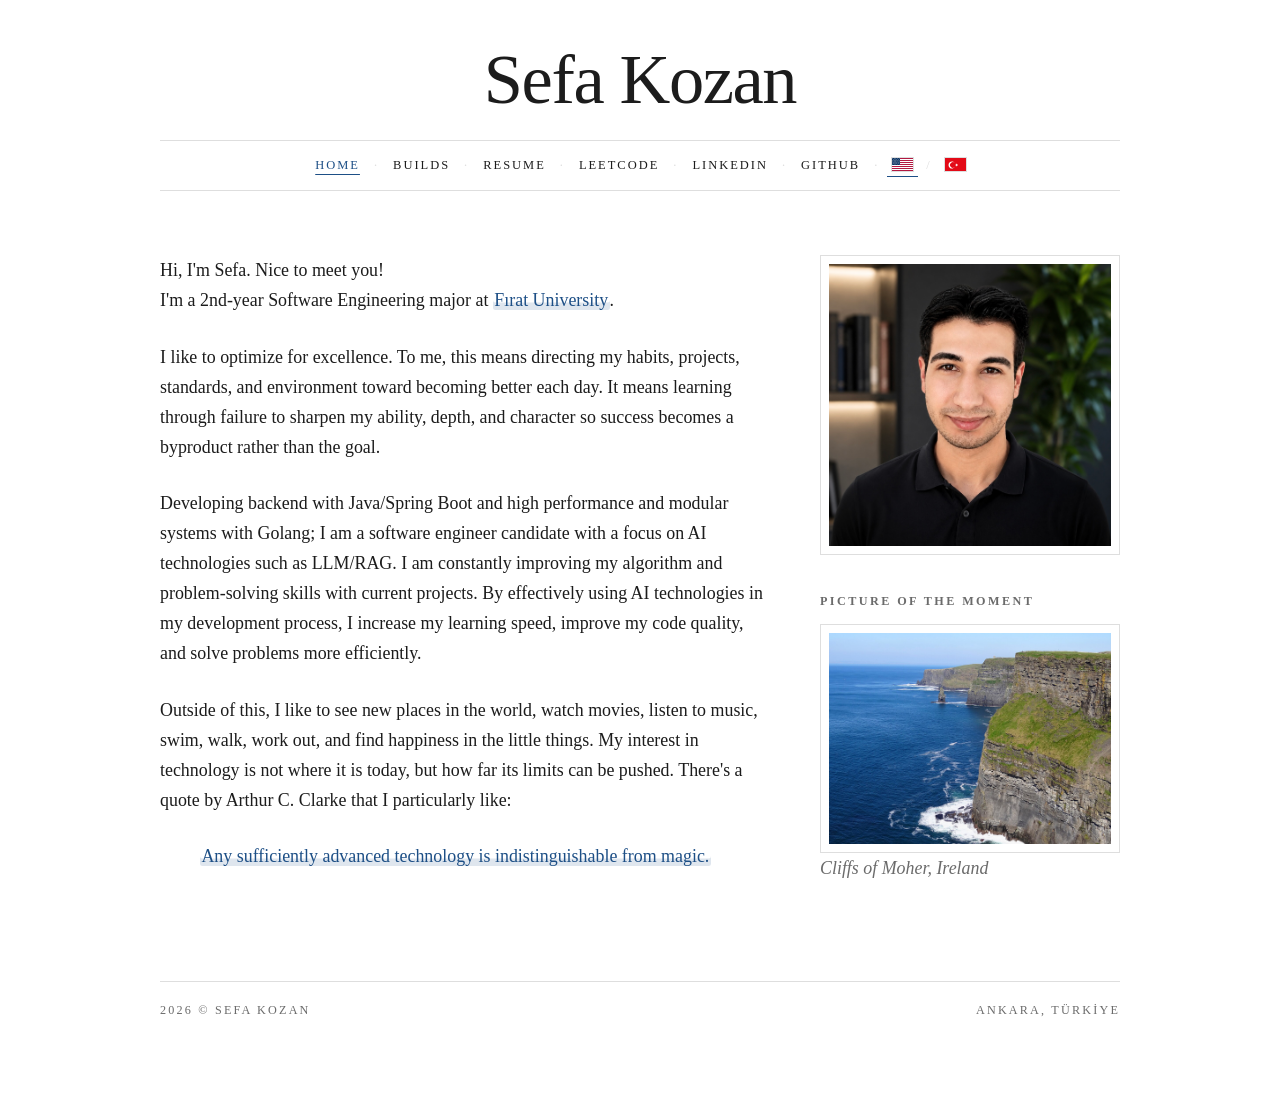
==== commit 32e44956: "fix english typo" ====
--- a/index.html
+++ b/index.html
@@ -62,7 +62,7 @@
 					</p>
 
 					<p>Outside of this, I like to see new places in the world, watch movies, listen to music, swim,
-						walk, play sports, and find happiness in the little things.
+						walk, work out, and find happiness in the little things.
 						My interest in technology is not where it is today, but how far its limits can be pushed.
 						There's a quote by Arthur C. Clarke that I particularly like:
 					</p>
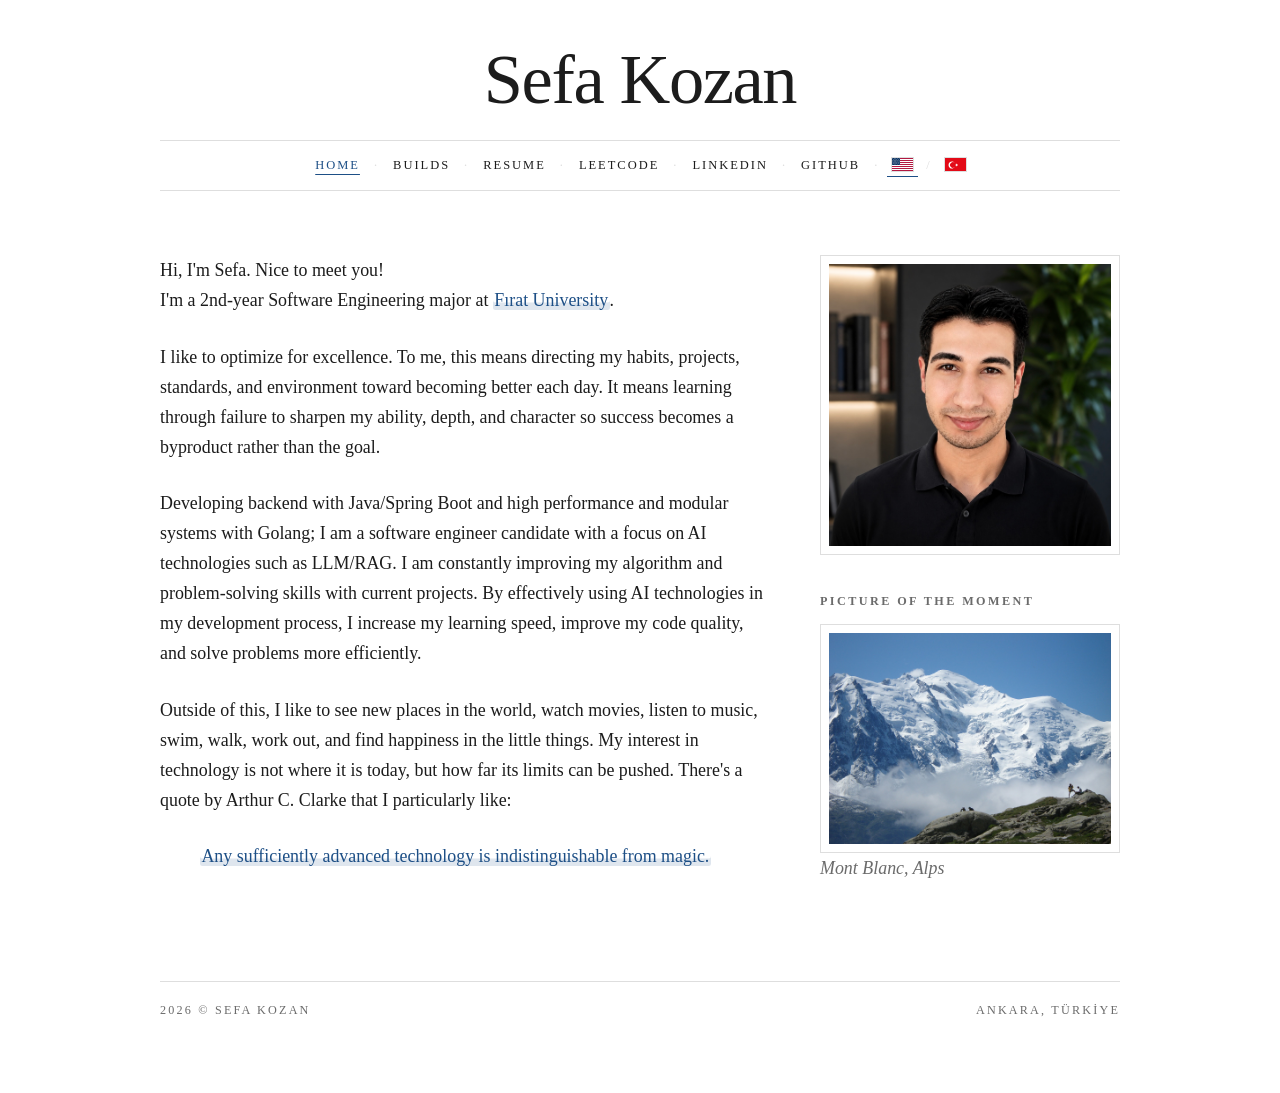
==== commit 5fb0c22c: "feat: link language-specific resume PDFs in navigation" ====
--- a/index.html
+++ b/index.html
@@ -20,7 +20,7 @@
 				<a class="nav-primary" href="/building/">Builds</a>
 				<span class="nav-dot" aria-hidden="true">&middot;</span>
 
-				<a href="SefaKozan-CV-TR.pdf" target="_blank" rel="noreferrer">Resume</a>
+				<a href="sefakozan-cv-en.pdf" target="_blank" rel="noreferrer">Resume</a>
 				<span class="nav-dot" aria-hidden="true">&middot;</span>
 
 				<a href="https://leetcode.com/u/Kozan-/" target="_blank" rel="noreferrer">LeetCode</a>
--- a/styles.css
+++ b/styles.css
@@ -25,7 +25,7 @@
 	font-variant-numeric: oldstyle-nums;
 	line-height: 1.68;
 	font-variant-numeric: lining-nums tabular-nums;
-    font-feature-settings: "lnum" 1, "tnum" 1;
+	font-feature-settings: "lnum" 1, "tnum" 1;
 }
 
 a {
@@ -124,10 +124,10 @@
 }
 
 .language-flag {
-    width: 23px !important;
-    height: 15px !important;
-    object-fit: cover;
-    display: block;
+	width: 23px !important;
+	height: 15px !important;
+	object-fit: cover;
+	display: block;
 }
 
 .nav-dot {
@@ -185,7 +185,7 @@
 	transition: transform 180ms ease, opacity 140ms ease;
 }
 
-.nav-toggle-bars span + span {
+.nav-toggle-bars span+span {
 	margin-top: 6px;
 }
 
@@ -223,7 +223,7 @@
 	font-style: italic;
 	margin: 0 0 40px;
 	font-variant-numeric: lining-nums;
-    font-feature-settings: "lnum" 1, "tnum" 1;
+	font-feature-settings: "lnum" 1, "tnum" 1;
 }
 
 .accent-link,
@@ -485,6 +485,24 @@
 	content: counter(build, decimal-leading-zero);
 }
 
+.build-header {
+	display: flex;
+	justify-content: space-between;
+	align-items: baseline;
+	gap: 16px;
+	margin-bottom: 8px;
+	flex-wrap: wrap;
+}
+
+.build-header .build-title {
+	margin-bottom: 0;
+}
+
+.build-header p.lead {
+	margin-bottom: 0;
+	white-space: nowrap;
+}
+
 .build-title {
 	margin: 0 0 8px;
 	font-size: 1.42rem;
@@ -549,7 +567,7 @@
 		gap: 40px;
 	}
 
-	.intro-grid > .side-col {
+	.intro-grid>.side-col {
 		order: -1;
 		position: static;
 		justify-self: center;
@@ -579,7 +597,7 @@
 	}
 
 	/* inline row keeps only Home / Builds / Photos plus the hamburger */
-	.has-js .masthead-nav > *:not(.nav-primary):not(.nav-lang):not(.nav-toggle) {
+	.has-js .masthead-nav>*:not(.nav-primary):not(.nav-lang):not(.nav-toggle) {
 		display: none;
 	}
 
@@ -591,7 +609,7 @@
 		width: 20px;
 	}
 
-	.has-js .nav-toggle-bars span + span {
+	.has-js .nav-toggle-bars span+span {
 		margin-top: 5px;
 	}
 
@@ -719,4 +737,4 @@
 	.nav-toggle-bars span {
 		transition: none;
 	}
-}
+}
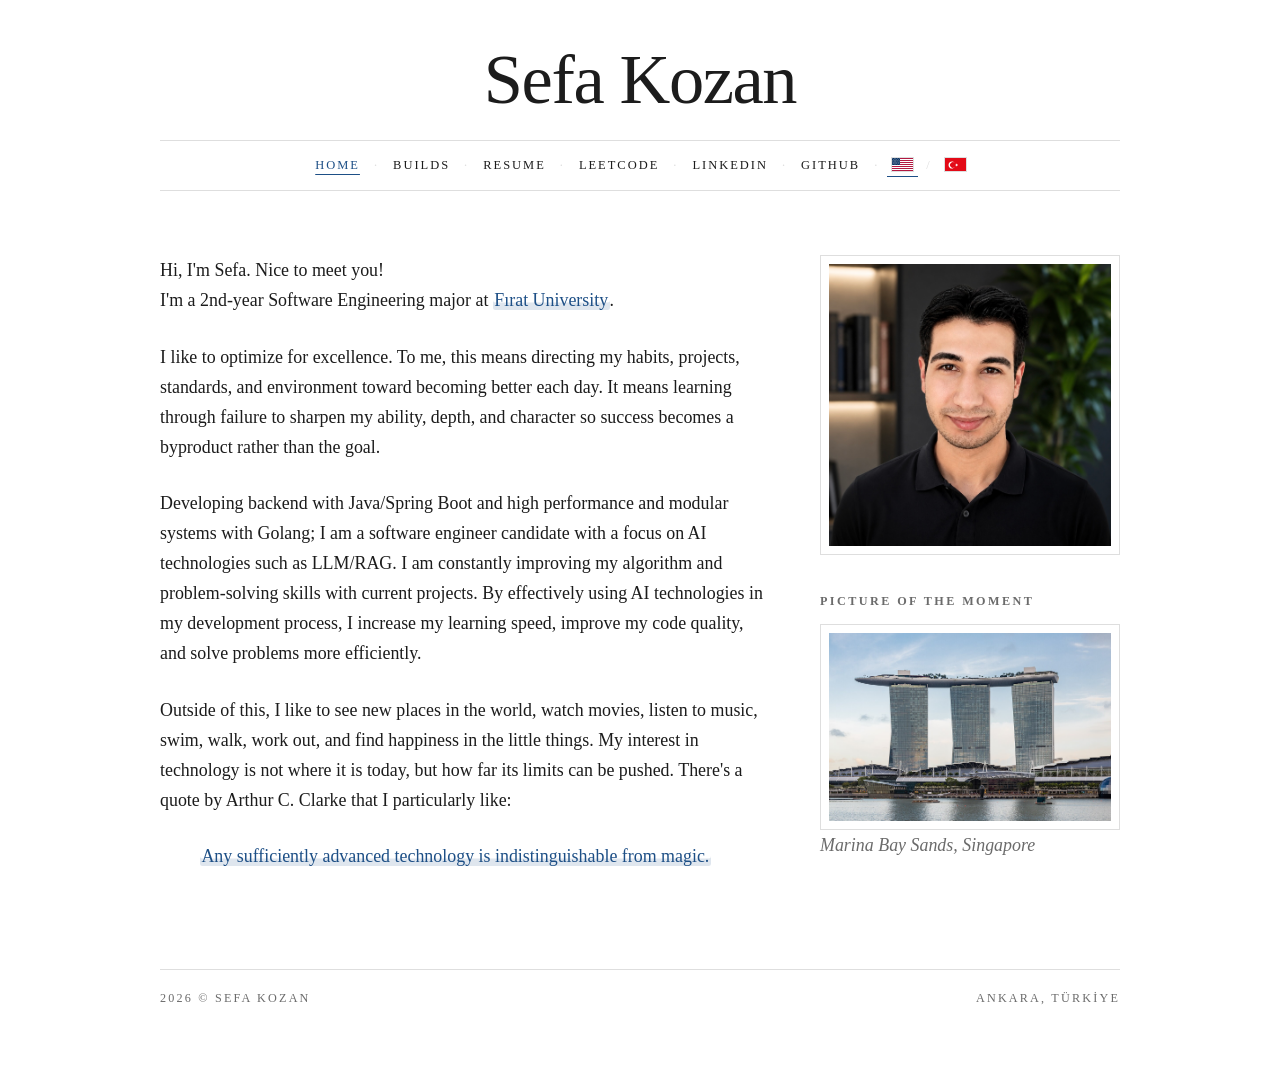
==== commit ab80f341: "feat(seo): add google favicons, meta description and structured data" ====
--- a/index.html
+++ b/index.html
@@ -5,7 +5,38 @@
 	<meta charset="UTF-8" />
 	<meta name="viewport" content="width=device-width, initial-scale=1" />
 	<title>Sefa Kozan</title>
-	<link rel="icon" type="image/x-icon" href="favicon.ico" />
+	<meta name="description" content="Hello, World!" />
+	<meta name="author" content="Sefa Kozan" />
+
+	<!-- Favicon / Logo for Google Search & Browsers -->
+	<link rel="icon" type="image/svg+xml" href="/favicon.svg" />
+	<link rel="icon" type="image/x-icon" href="/favicon.ico" />
+	<link rel="apple-touch-icon" href="/favicon.svg" />
+
+	<!-- Canonical & Open Graph Meta Tags -->
+	<link rel="canonical" href="https://www.sefakozan.com.tr/" />
+	<meta property="og:title" content="Sefa Kozan" />
+	<meta property="og:description" content="Hello, World!" />
+	<meta property="og:type" content="website" />
+	<meta property="og:url" content="https://www.sefakozan.com.tr/" />
+	<meta property="og:image" content="https://www.sefakozan.com.tr/favicon.svg" />
+
+	<!-- Structured Data (JSON-LD) for Google -->
+	<script type="application/ld+json">
+	{
+		"@context": "https://schema.org",
+		"@type": "Person",
+		"name": "Sefa Kozan",
+		"url": "https://www.sefakozan.com.tr/",
+		"image": "https://www.sefakozan.com.tr/favicon.svg",
+		"jobTitle": "Software Engineering Student & Developer",
+		"sameAs": [
+			"https://github.com/sefakozan",
+			"https://www.linkedin.com/in/sefakozan"
+		]
+	}
+	</script>
+
 	<link rel="stylesheet" href="styles.css" />
 </head>
 
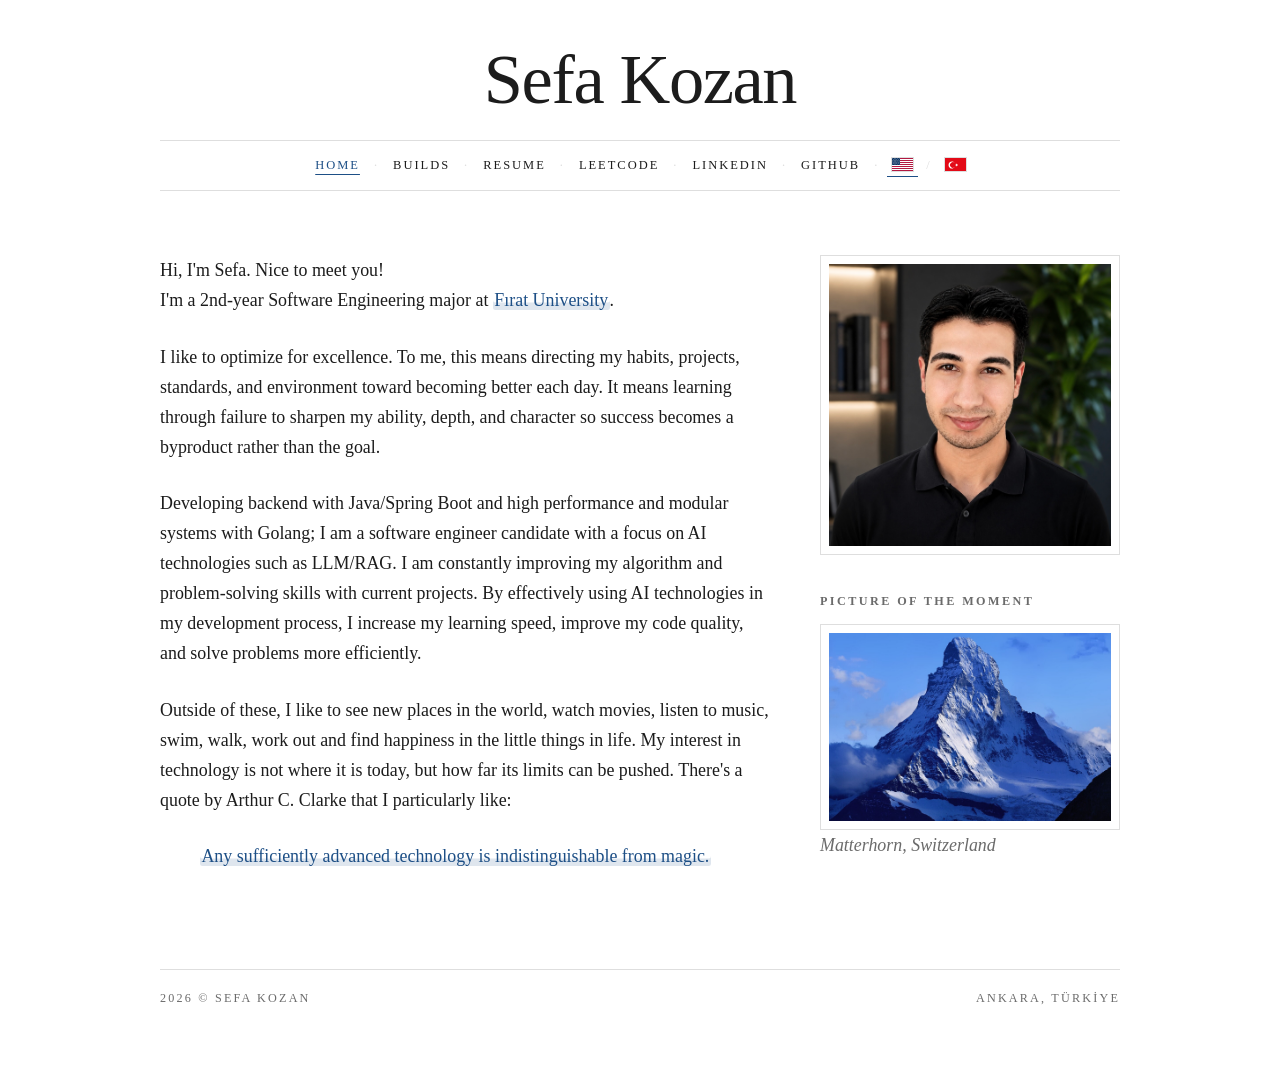
==== commit 49a69729: "feat: add The Java Tutorials project to builds - Add The Java Tutorials project as 03 in English and" ====
--- a/index.html
+++ b/index.html
@@ -8,7 +8,7 @@
 	<meta name="description" content="Hello, World!" />
 	<meta name="author" content="Sefa Kozan" />
 
-	<!-- Favicon / Logo for Google Search & Browsers -->
+	<!-- Favicon for Browsers & Search Engines -->
 	<link rel="icon" type="image/svg+xml" href="/favicon.svg" />
 	<link rel="icon" type="image/x-icon" href="/favicon.ico" />
 	<link rel="apple-touch-icon" href="/favicon.svg" />
@@ -92,8 +92,8 @@
 						improve my code quality, and solve problems more efficiently.
 					</p>
 
-					<p>Outside of this, I like to see new places in the world, watch movies, listen to music, swim,
-						walk, work out, and find happiness in the little things.
+					<p>Outside of these, I like to see new places in the world, watch movies, listen to music, swim,
+						walk, work out and find happiness in the little things in life.
 						My interest in technology is not where it is today, but how far its limits can be pushed.
 						There's a quote by Arthur C. Clarke that I particularly like:
 					</p>
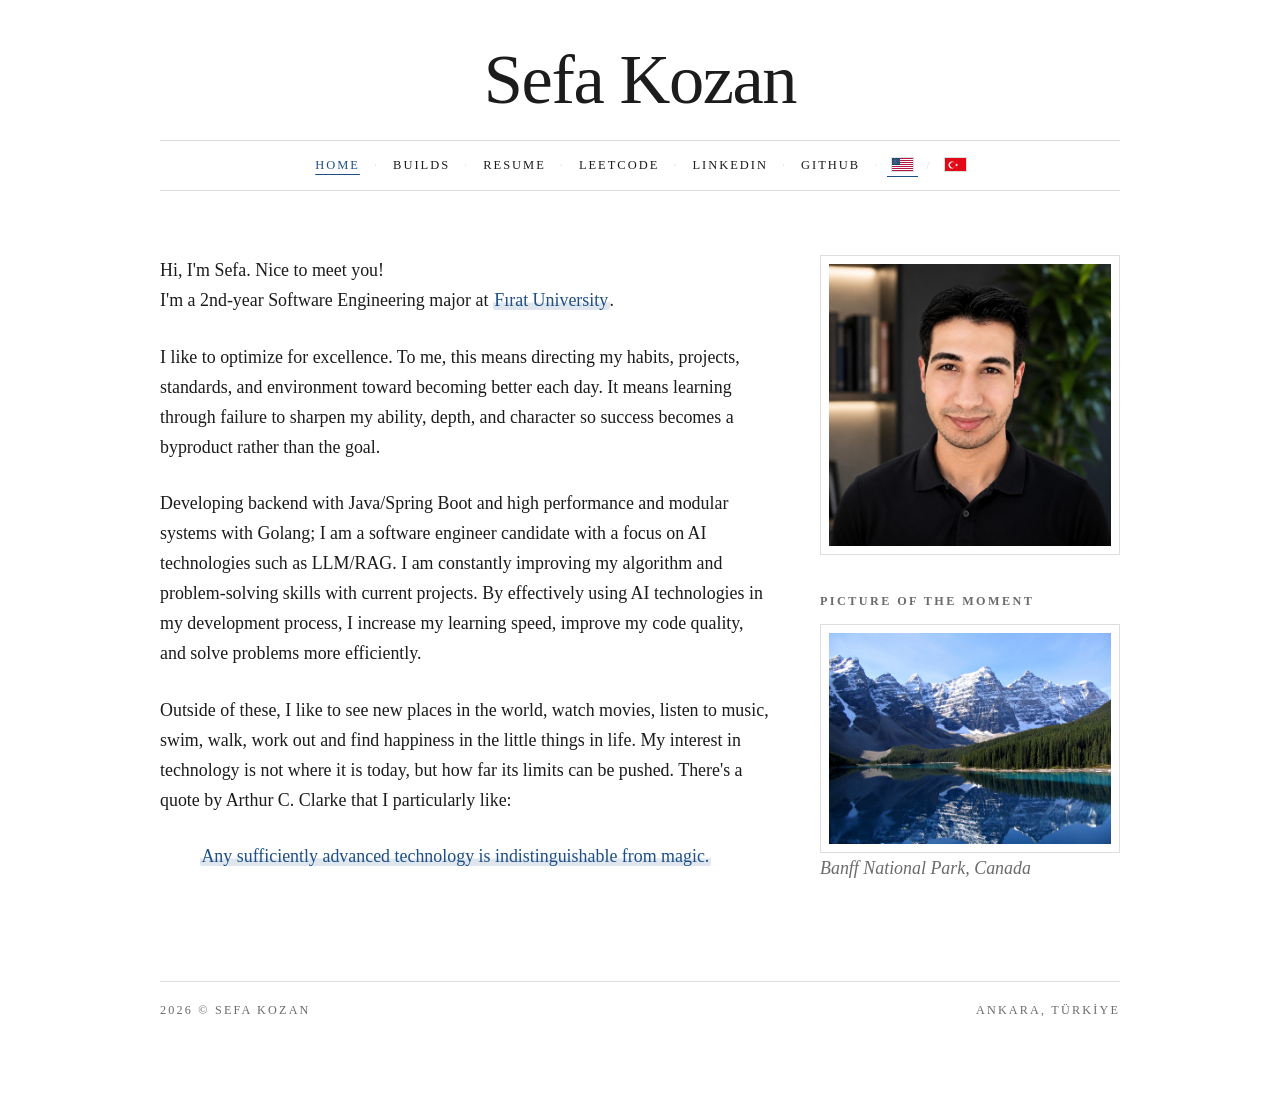
==== commit 1af95f02: "fix(security): add security headers" ====
--- a/index.html
+++ b/index.html
@@ -7,6 +7,13 @@
 	<title>Sefa Kozan</title>
 	<meta name="description" content="Hello, World!" />
 	<meta name="author" content="Sefa Kozan" />
+
+	<!-- Security Headers -->
+	<meta http-equiv="Content-Security-Policy" content="default-src 'self'; script-src 'self' 'unsafe-inline'; style-src 'self' 'unsafe-inline'; img-src 'self' data:; font-src 'self'; object-src 'none'; base-uri 'self';" />
+	<meta http-equiv="X-Frame-Options" content="SAMEORIGIN" />
+	<meta http-equiv="X-Content-Type-Options" content="nosniff" />
+	<meta http-equiv="Strict-Transport-Security" content="max-age=31536000; includeSubDomains" />
+	<meta name="referrer" content="strict-origin-when-cross-origin" />
 
 	<!-- Favicon for Browsers & Search Engines -->
 	<link rel="icon" type="image/svg+xml" href="/favicon.svg" />
